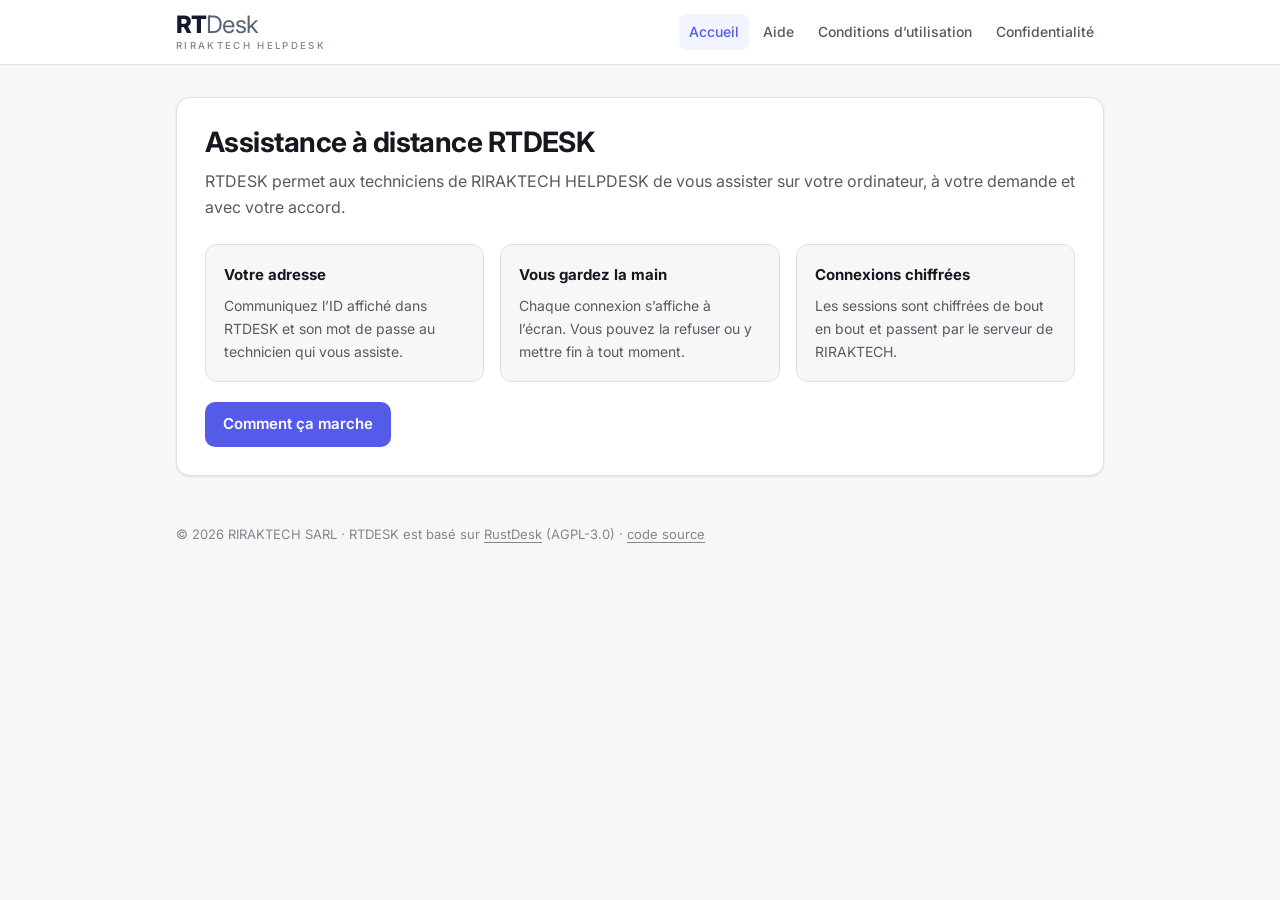
==== index.html @ 146c6f71 "RTDESK pages: home, help, terms of use, privacy (drafts) Co-Authored-By: Claude Opus 5.5 <noreply@an" ====
<!doctype html>
<html lang="fr">
<head>
  <meta charset="utf-8">
  <meta name="viewport" content="width=device-width, initial-scale=1">
  <title>RTDESK — Assistance à distance</title>
  <meta name="description" content="RTDESK, l’assistance à distance de RIRAKTECH HELPDESK.">
  <link rel="preconnect" href="https://fonts.googleapis.com">
  <link rel="preconnect" href="https://fonts.gstatic.com" crossorigin>
  <link href="https://fonts.googleapis.com/css2?family=Inter:wght@400;500;600;800&display=swap" rel="stylesheet">
  <link rel="stylesheet" href="style.css">
</head>
<body>
  <header class="topbar">
    <div class="topbar-inner">
      <a class="logo" href="./" aria-label="RTDesk — RIRAKTECH HELPDESK">
        <span class="name"><span class="rt">RT</span><span class="desk">Desk</span></span>
        <span class="tag">RIRAKTECH HELPDESK</span>
      </a>
      <nav>
        <a href="./" aria-current="page">Accueil</a>
        <a href="aide.html">Aide</a>
        <a href="conditions.html">Conditions d’utilisation</a>
        <a href="confidentialite.html">Confidentialité</a>
      </nav>
    </div>
  </header>

  <main>
    <section class="card">
      <h1>Assistance à distance RTDESK</h1>
      <p class="lead">RTDESK permet aux techniciens de RIRAKTECH HELPDESK de vous assister sur votre ordinateur, à votre demande et avec votre accord.</p>
      <div class="grid">
        <div class="tile">
          <h3>Votre adresse</h3>
          <p>Communiquez l’ID affiché dans RTDESK et son mot de passe au technicien qui vous assiste.</p>
        </div>
        <div class="tile">
          <h3>Vous gardez la main</h3>
          <p>Chaque connexion s’affiche à l’écran. Vous pouvez la refuser ou y mettre fin à tout moment.</p>
        </div>
        <div class="tile">
          <h3>Connexions chiffrées</h3>
          <p>Les sessions sont chiffrées de bout en bout et passent par le serveur de RIRAKTECH.</p>
        </div>
      </div>
      <a class="button" href="aide.html">Comment ça marche</a>
    </section>
  </main>

  <footer>
    © <span data-year>2026</span> RIRAKTECH SARL · RTDESK est basé sur <a href="https://github.com/rustdesk/rustdesk">RustDesk</a> (AGPL-3.0) · <a href="https://github.com/karirhamid/rustdesk">code source</a>
  </footer>
  <script src="year.js"></script>
</body>
</html>
---- style.css ----
/* RTDESK pages: the console's palette (OKLCH tokens), Inter, light and dark. */
:root {
  --surface: #ffffff;
  --sunken: #f7f7f8;
  --inset: #eff0f3;
  --content: #16181f;
  --muted: #585a63;
  --subtle: #84868e;
  --border: #e0e1e5;
  --accent: #545be9;
  --accent-soft: #f2f5ff;
  --ink: #141a2b;
  --slate: #586478;
  --tagline: #808693;
  color-scheme: light;
}
@media (prefers-color-scheme: dark) {
  :root:not([data-theme="light"]) {
    --surface: #121319;
    --sunken: #0b0c11;
    --inset: #22242c;
    --content: #f1f2f4;
    --muted: #a2a4ac;
    --subtle: #72747c;
    --border: #2c2d35;
    --accent: #8c9cfb;
    --accent-soft: #1f243f;
    --ink: #f4f5f8;
    --slate: #a1abbe;
    --tagline: #808691;
    color-scheme: dark;
  }
}
:root[data-theme="dark"] {
  --surface: #121319;
  --sunken: #0b0c11;
  --inset: #22242c;
  --content: #f1f2f4;
  --muted: #a2a4ac;
  --subtle: #72747c;
  --border: #2c2d35;
  --accent: #8c9cfb;
  --accent-soft: #1f243f;
  --ink: #f4f5f8;
  --slate: #a1abbe;
  --tagline: #808691;
  color-scheme: dark;
}

* { box-sizing: border-box; }
html { -webkit-text-size-adjust: 100%; }
body {
  margin: 0;
  background: var(--sunken);
  color: var(--content);
  font: 15px/1.65 'Inter', ui-sans-serif, system-ui, -apple-system, 'Segoe UI', sans-serif;
  -webkit-font-smoothing: antialiased;
}
a { color: var(--accent); text-underline-offset: 3px; }

.topbar {
  position: sticky; top: 0; z-index: 10;
  background: var(--surface);
  border-bottom: 1px solid var(--border);
}
.topbar-inner {
  max-width: 960px; margin: 0 auto; padding: 0 16px;
  height: 64px; display: flex; align-items: center; justify-content: space-between; gap: 16px;
}
.logo { display: inline-flex; flex-direction: column; line-height: 1; text-decoration: none; }
.logo .name { font-size: 24px; letter-spacing: -0.035em; white-space: nowrap; }
.logo .rt { font-weight: 800; color: var(--ink); }
.logo .desk { font-weight: 400; color: var(--slate); }
.logo .tag { margin-top: 4px; font-size: 9.7px; font-weight: 500; letter-spacing: 0.24em; color: var(--tagline); white-space: nowrap; }
nav { display: flex; gap: 4px; flex-wrap: wrap; justify-content: flex-end; }
nav a {
  color: var(--muted); text-decoration: none; font-size: 14px; font-weight: 500;
  padding: 6px 10px; border-radius: 8px;
}
nav a:hover { background: var(--inset); color: var(--content); }
nav a[aria-current="page"] { color: var(--accent); background: var(--accent-soft); }

main { max-width: 960px; margin: 0 auto; padding: 32px 16px 48px; }
.card {
  background: var(--surface);
  border: 1px solid var(--border);
  border-radius: 14px;
  padding: 28px;
  box-shadow: 0 1px 2px rgba(0,0,0,.04), 0 1px 3px rgba(0,0,0,.06);
}
.card + .card { margin-top: 20px; }
h1 { font-size: 28px; line-height: 1.2; letter-spacing: -0.02em; margin: 0 0 8px; }
h2 { font-size: 18px; margin: 28px 0 8px; }
h2:first-of-type { margin-top: 20px; }
p, li { color: var(--muted); }
.lead { font-size: 16px; color: var(--muted); margin: 0; }
.meta { font-size: 13px; color: var(--subtle); margin: 0 0 4px; }
.draft {
  margin: 0 0 20px; padding: 10px 14px; border-radius: 10px;
  background: var(--accent-soft); color: var(--content); font-size: 13px;
}
.grid { display: grid; gap: 16px; grid-template-columns: repeat(auto-fit, minmax(240px, 1fr)); margin-top: 24px; }
.tile { border: 1px solid var(--border); border-radius: 12px; padding: 18px; background: var(--sunken); }
.tile h3 { margin: 0 0 6px; font-size: 15px; }
.tile p { margin: 0; font-size: 14px; }
.button {
  display: inline-block; margin-top: 20px; padding: 10px 18px; border-radius: 10px;
  background: var(--accent); color: #fff; font-weight: 600; text-decoration: none;
}
:root[data-theme="dark"] .button { color: #0b0d16; }
@media (prefers-color-scheme: dark) { :root:not([data-theme="light"]) .button { color: #0b0d16; } }

footer { max-width: 960px; margin: 0 auto; padding: 0 16px 40px; font-size: 13px; color: var(--subtle); }
footer a { color: var(--subtle); }

@media (max-width: 560px) {
  .topbar-inner { height: auto; padding-top: 12px; padding-bottom: 12px; flex-direction: column; align-items: flex-start; }
  nav { justify-content: flex-start; }
  .card { padding: 20px; }
  h1 { font-size: 24px; }
}
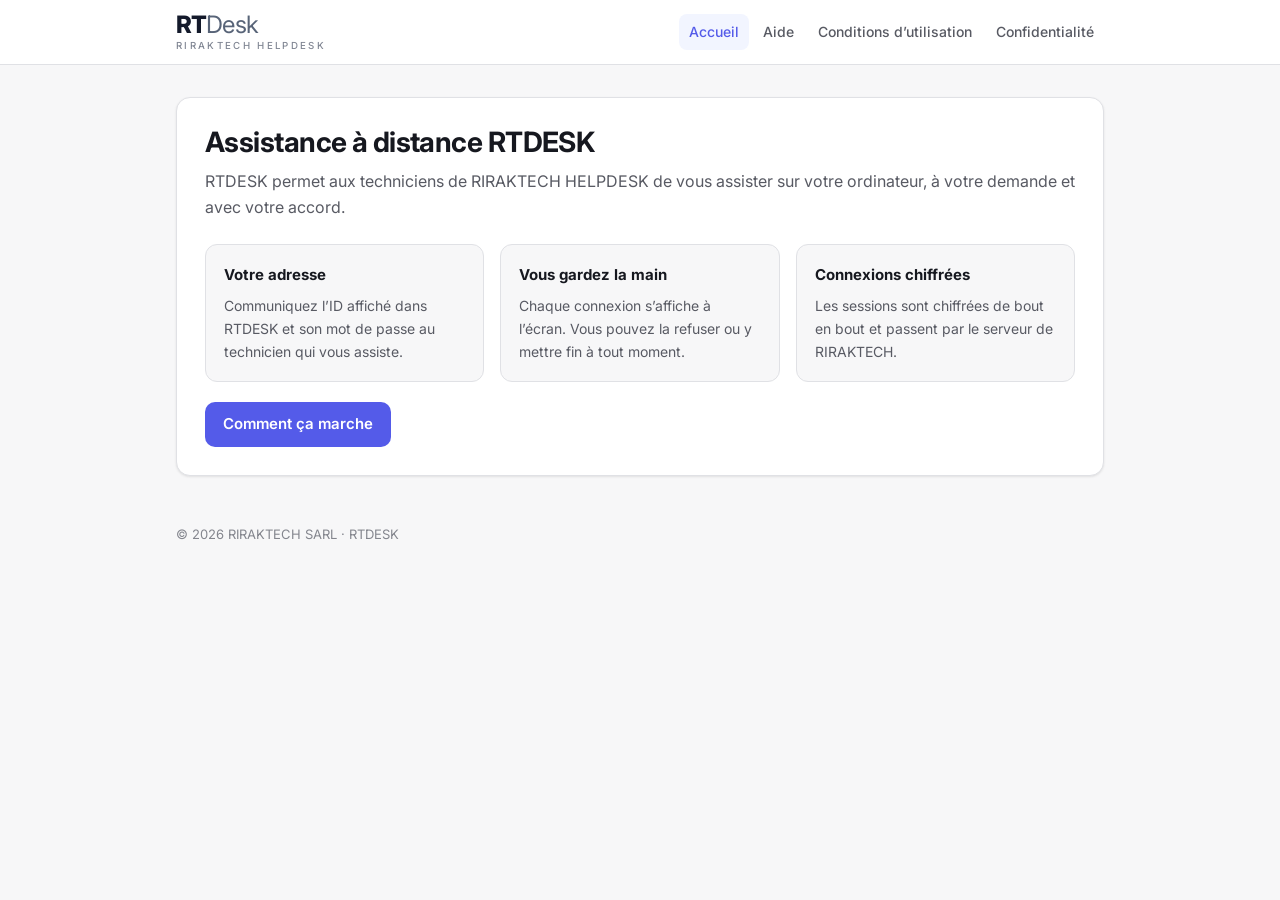
==== commit 50076349: "Footer: © RIRAKTECH SARL · RTDESK Co-Authored-By: Claude Opus 5.5 <noreply@anthropic.com>" ====
--- a/index.html
+++ b/index.html
@@ -49,7 +49,7 @@
   </main>
 
   <footer>
-    © <span data-year>2026</span> RIRAKTECH SARL · RTDESK est basé sur <a href="https://github.com/rustdesk/rustdesk">RustDesk</a> (AGPL-3.0) · <a href="https://github.com/karirhamid/rustdesk">code source</a>
+    © <span data-year>2026</span> RIRAKTECH SARL · RTDESK
   </footer>
   <script src="year.js"></script>
 </body>
